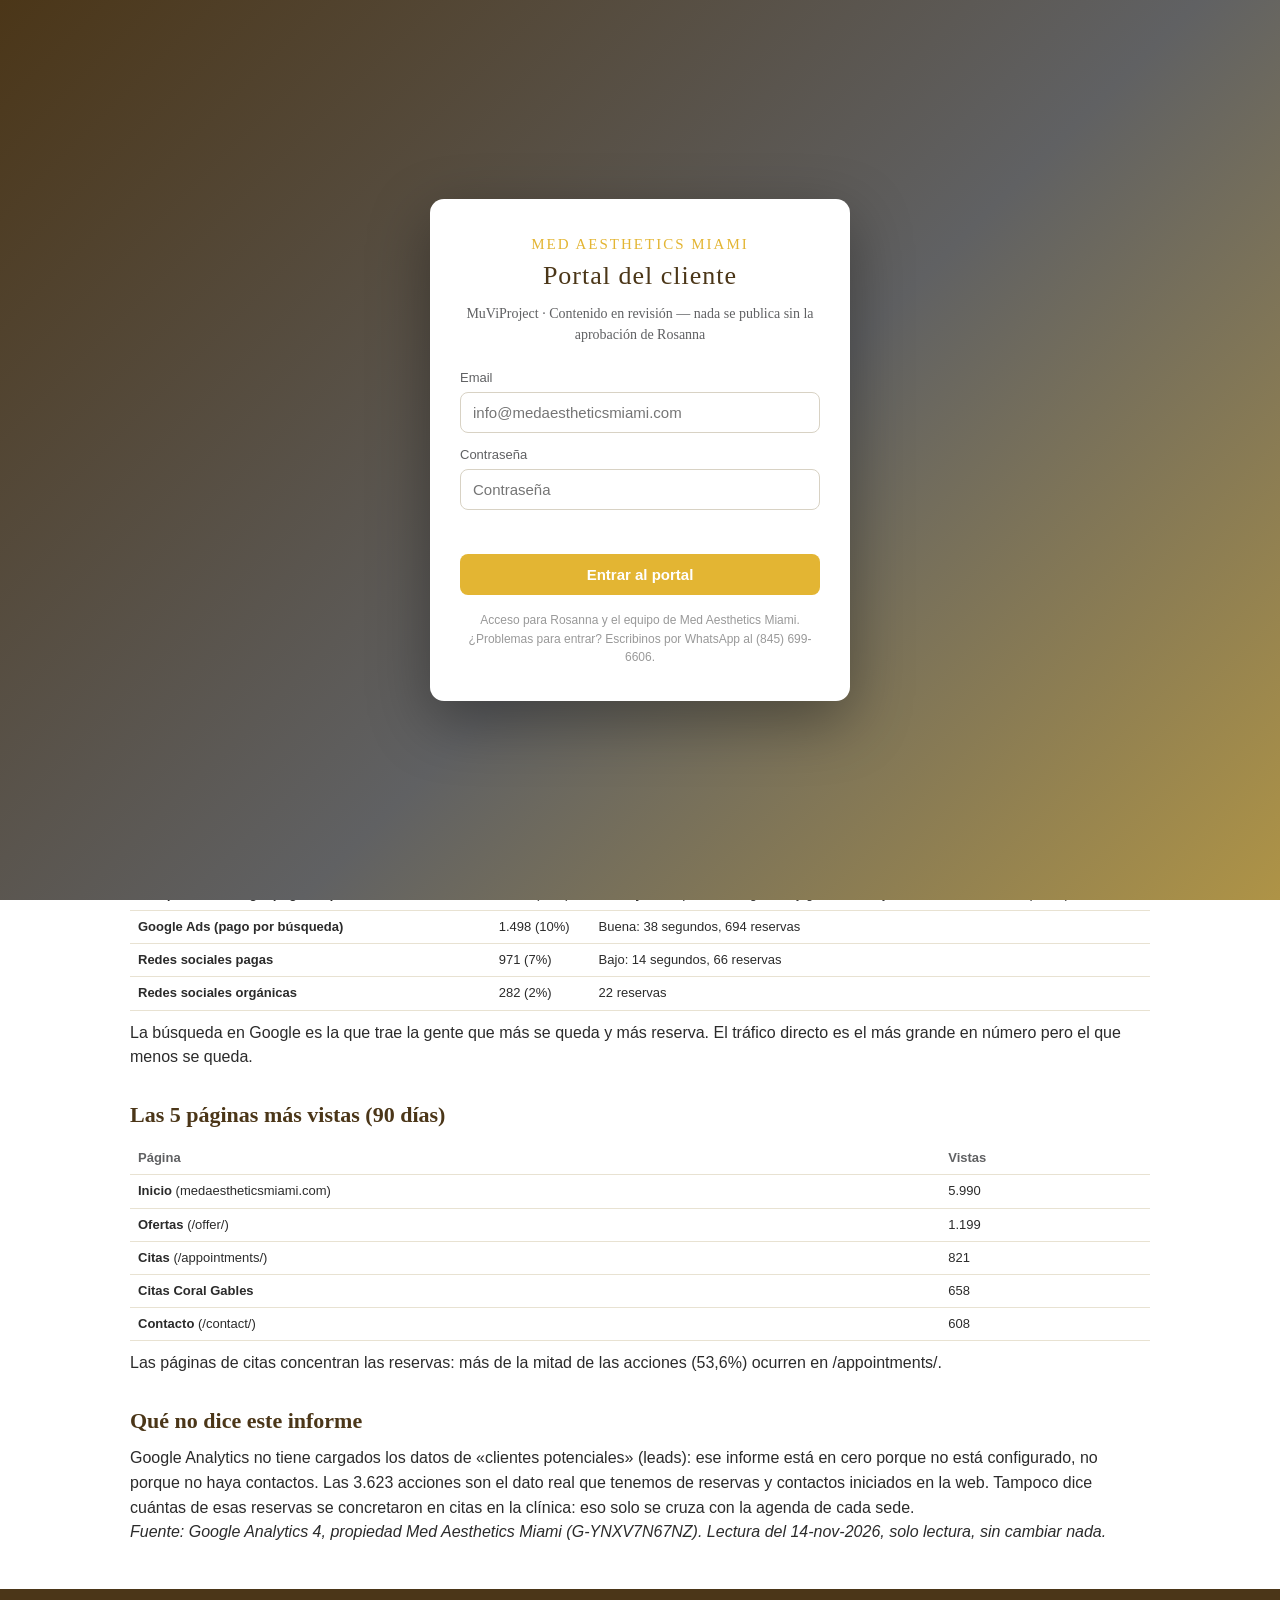
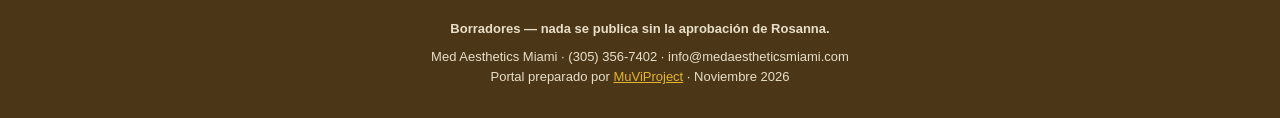
==== analitica.html @ 27c541fe "Analítica web: página nueva con lectura GA4 14-nov-2026 (90 y 30 días, fuentes, top páginas, reserva" ====
<!DOCTYPE html>
<html lang="es">
<head>
<meta charset="utf-8">
<meta name="viewport" content="width=device-width, initial-scale=1">
<title>Med Aesthetics Miami — Analítica web · Portal del cliente</title>
<style>
:root{--gold:#e3b533;--gray:#606163;--ink:#2b2b2b;--light:#f2f9ff;--cream:#ecf0e4;--brown:#4b3618;--white:#fff}
*{box-sizing:border-box;margin:0;padding:0}
body{font-family:-apple-system,'Segoe UI',Helvetica,Arial,sans-serif;color:var(--ink);background:#faf8f2;line-height:1.55;overflow-x:hidden}
.brand{font-family:Georgia,'Times New Roman',serif}
.wrap{max-width:1060px;margin:0 auto;padding:0 20px}
/* ---------- login ---------- */
#gate{position:fixed;inset:0;z-index:100;display:flex;align-items:center;justify-content:center;background:linear-gradient(135deg,#4b3618 0%,#606163 55%,#e3b533 130%);padding:20px}
#gate.hidden{display:none}
.gate-card{background:#fff;border-radius:14px;max-width:420px;width:100%;padding:34px 30px;box-shadow:0 20px 60px rgba(0,0,0,.35);text-align:center}
.gate-card h1{font-family:Georgia,serif;color:var(--brown);font-size:26px;font-weight:400;letter-spacing:1px}
.gate-card .sub{color:var(--gray);font-size:14px;margin:6px 0 22px}
.gate-card label{display:block;text-align:left;font-size:13px;color:var(--gray);margin:12px 0 4px}
.gate-card input{width:100%;padding:11px 12px;border:1px solid #d8d2c4;border-radius:8px;font-size:15px}
.gate-card input:focus{outline:2px solid var(--gold)}
.btn{display:inline-block;background:var(--gold);color:#fff;border:0;border-radius:8px;padding:12px 22px;font-size:15px;font-weight:700;cursor:pointer;text-decoration:none}
.btn:hover{background:#cfa12a}
.btn-ghost{background:#fff;color:var(--brown);border:1.5px solid var(--gold)}
#gate-err{color:#b3261e;font-size:13px;min-height:18px;margin-top:10px}
.gate-note{font-size:12px;color:#999;margin-top:16px}
/* ---------- hero ---------- */
.hero{position:relative;color:#fff;overflow:hidden;background:linear-gradient(120deg,#4b3618 0%,#606163 60%,#8a7a3a 100%)}
.hero-media{position:absolute;inset:0}
.hero-media img{width:100%;height:100%;object-fit:cover;display:block}
.hero-media::after{content:"";position:absolute;inset:0;background:linear-gradient(120deg,rgba(75,54,24,.88),rgba(96,97,99,.72) 60%,rgba(227,181,51,.45))}
.hero-inner{position:relative;padding:64px 0 54px}
.hero-eyebrow{letter-spacing:3px;font-size:12px;text-transform:uppercase;color:var(--gold)}
.hero h1{font-family:Georgia,serif;font-weight:400;font-size:44px;line-height:1.15;margin:12px 0 10px;max-width:640px}
.hero p.lede{font-size:18px;max-width:620px;color:#f4efe2}
.hero-cta{margin-top:22px;display:flex;gap:12px;flex-wrap:wrap}
.hero-cta .btn-ghost{color:#fff;border-color:#fff;background:transparent}
.seals{display:flex;gap:10px;flex-wrap:wrap;margin-top:28px}
.seal{background:rgba(255,255,255,.14);border:1px solid rgba(255,255,255,.35);border-radius:999px;padding:7px 14px;font-size:13px}
/* ---------- sections ---------- */
section{padding:44px 0}
section h2{font-family:Georgia,serif;font-weight:400;font-size:30px;color:var(--brown);margin-bottom:6px}
section .intro{color:var(--gray);margin-bottom:22px;max-width:760px}
.why{display:grid;grid-template-columns:repeat(auto-fit,minmax(220px,1fr));gap:14px;margin-top:26px}
.why div{background:#fff;border:1px solid #e8e2d2;border-radius:12px;padding:18px}
.why b{color:var(--gold);font-size:22px;font-family:Georgia,serif;display:block}
.why h3{font-size:16px;margin:4px 0}
.why p{font-size:14px;color:var(--gray)}
.badge{display:inline-block;font-size:11px;font-weight:700;letter-spacing:1px;text-transform:uppercase;border-radius:999px;padding:3px 10px;background:var(--cream);color:var(--brown)}
.badge.warn{background:#fdeecb;color:#8a6d00}
.badge.gold{background:var(--gold);color:#fff}
.badge.gray{background:#e9e9e9;color:var(--gray)}
/* ---------- Anuncios en simple ---------- */
.verdict{display:inline-block;font-size:15px;font-weight:800;letter-spacing:1px;border-radius:999px;padding:6px 14px;margin:8px 0}
.verdict.good{background:#e2f3e5;color:#1d6b2f}
.verdict.mid{background:#fdf6e0;color:#8a6d00}
.verdict.bad{background:#fde8e8;color:#a12020}
.verdict.none{background:#e9e9e9;color:#606163}
.paused{display:inline-block;font-size:13px;font-weight:700;background:#e9e9e9;color:#606163;border-radius:999px;padding:4px 12px;margin:4px 0}
.adnums{font-size:14px;line-height:1.7;margin:8px 0}
.adnums b{color:var(--brown)}
.adrec{font-size:14px;background:var(--light);border-left:3px solid var(--gold);border-radius:8px;padding:10px 12px;margin-top:10px}
.adrec b{color:var(--brown)}
.sumbox{background:#fdf6e0;border:1.5px solid var(--gold);border-radius:12px;padding:16px 20px;margin-bottom:20px;font-size:15px;line-height:1.7}
.sumbox .big{font-family:Georgia,serif;font-size:22px;color:var(--brown);line-height:1.3}
.sumbox b{color:var(--brown)}
.sub{font-family:Georgia,serif;font-size:22px;color:var(--brown);margin:28px 0 8px}
.minitable{width:100%;border-collapse:collapse;font-size:13px;margin:10px 0}
.minitable th,.minitable td{border-bottom:1px solid #e8e2d2;padding:6px 8px;text-align:left}
.minitable th{color:var(--gray)}
.glos{font-size:14px;line-height:1.8}
.glos b{color:var(--brown)}
/* calendar */
.cal{display:grid;grid-template-columns:repeat(auto-fill,minmax(300px,1fr));gap:14px}
.day{background:#fff;border:1px solid #e8e2d2;border-radius:12px;padding:18px}
.day .d{font-family:Georgia,serif;font-size:19px;color:var(--brown)}
.day .fmt{font-size:13px;color:var(--gray);margin:2px 0 8px}
.day p{font-size:14px}
.day .note{font-size:13px;color:#8a6d00;background:#fdf6e0;border-radius:8px;padding:8px 10px;margin-top:10px}
.day .adapt{font-size:13px;color:#2b2b2b;background:#f2f9ff;border-left:3px solid var(--gold);border-radius:8px;padding:8px 10px;margin-top:10px}
.thumbs{display:flex;gap:8px;margin:12px 0}.thumbs img{width:32%;height:auto;border-radius:10px;border:2px solid var(--gold);display:block}.thumbs.one img{width:100%}
.rule{background:#fdf6e0;border:1.5px solid var(--gold);border-radius:12px;padding:14px 18px;font-size:15px;margin-bottom:20px}
.day .nets{font-size:12px;color:var(--gray);margin-top:8px}
.day.empty{background:var(--cream);border-style:dashed}
/* scripts */
details{background:#fff;border:1px solid #e8e2d2;border-radius:12px;margin-bottom:12px;padding:16px 18px}
details summary{cursor:pointer;font-family:Georgia,serif;font-size:19px;color:var(--brown);list-style:none}
details summary::-webkit-details-marker{display:none}
details summary .n{color:var(--gold);font-weight:700;margin-right:8px}
details .meta{font-size:13px;color:var(--gray);margin:6px 0 10px}
details .lbl{font-size:11px;font-weight:700;letter-spacing:1px;text-transform:uppercase;color:var(--gray);margin-top:12px}
details .hook{font-family:Georgia,serif;font-size:18px;color:var(--brown)}
details ul{margin:6px 0 6px 20px;font-size:14px}
details .cap{font-size:13px;color:var(--gray);background:var(--light);border-radius:8px;padding:10px 12px;margin-top:8px}
.warnbox{font-size:13px;color:#8a6d00;background:#fdf6e0;border-radius:8px;padding:8px 10px;margin-top:10px}
/* graphics + offers */
.grid{display:grid;grid-template-columns:repeat(auto-fill,minmax(300px,1fr));gap:14px}
.card{background:#fff;border:1px solid #e8e2d2;border-radius:12px;padding:18px}
.card h3{font-family:Georgia,serif;font-weight:400;font-size:18px;color:var(--brown);margin:6px 0}
.card p{font-size:14px}
.card .price{font-family:Georgia,serif;font-size:22px;color:var(--brown);margin:6px 0}
.card .vig{font-size:12px;color:var(--gray)}
.card .need{font-size:13px;color:#8a6d00;background:#fdf6e0;border-radius:8px;padding:8px 10px;margin-top:10px}
.approve{margin-top:12px}
.approve a{display:inline-block;background:#25D366;color:#fff;font-weight:700;font-size:13px;border-radius:999px;padding:8px 16px;text-decoration:none}
.approve a:hover{background:#1da851}
/* feedback por WhatsApp */
.fb{margin-top:10px}
.fb textarea{width:100%;padding:10px 12px;border:1px solid #d8d2c4;border-radius:8px;font-size:14px;font-family:inherit;resize:vertical;min-height:56px}
.fb textarea:focus{outline:2px solid var(--gold)}
.fb-btn{display:inline-block;margin-top:8px;background:#fff;color:var(--brown);border:1.5px solid var(--gold);border-radius:999px;padding:8px 16px;font-size:13px;font-weight:700;cursor:pointer;font-family:inherit}
.fb-btn:hover{background:#fdf6e0}
.band{position:relative;overflow:hidden;border-radius:12px;min-height:120px;display:flex;align-items:center;justify-content:center;background:linear-gradient(120deg,#4b3618,#606163 60%,#e3b533);margin:8px 0 22px}
.band img{position:absolute;inset:0;width:100%;height:100%;object-fit:cover}
.band span{position:relative;color:#fff;font-family:Georgia,serif;font-size:22px;text-align:center;padding:20px}
/* pendientes */
.pend{background:#fff;border:1px solid #e8e2d2;border-radius:12px;padding:22px}
.pend li{margin:8px 0 8px 20px;font-size:14px}
footer{background:var(--brown);color:#e8dfc8;padding:30px 0;text-align:center;font-size:13px}
footer a{color:var(--gold)}
.topbar{background:var(--brown);color:#fff;font-size:13px;padding:10px 0}
.topbar .wrap{display:flex;justify-content:space-between;gap:12px;flex-wrap:wrap}
.topbar a{color:var(--gold);text-decoration:none}
/* redes: cápsulas con el color de cada marca (definido una vez acá) */
.nets{display:flex;flex-wrap:nowrap;gap:6px;margin-top:8px}
.net{display:inline-flex;align-items:center;border-radius:999px;padding:3px 11px;font-size:11px;font-weight:700;letter-spacing:.4px;color:#fff;white-space:nowrap}
.net-ig{background:linear-gradient(45deg,#f09433,#e6683c,#dc2743,#cc2366,#bc1888)}
.net-fb{background:#1877F2}
.net-tt{background:#010101;border:1.5px solid #25F4EE;box-shadow:inset 0 -2px 0 #FE2C55}
.net-yt{background:#FF0000}
/* botón vista previa */
.pv{margin-top:10px}
.pv-btn{display:inline-block;background:#fff;color:var(--brown);border:1.5px solid var(--gray);border-radius:999px;padding:8px 16px;font-size:13px;font-weight:700;cursor:pointer;font-family:inherit}
.pv-btn:hover{border-color:var(--gold);background:#fdf6e0}
/* modal de vista previa */
.modal-overlay{position:fixed;inset:0;z-index:200;display:none;align-items:center;justify-content:center;background:rgba(43,43,43,.65);padding:16px}
.modal-overlay.open{display:flex}
.modal{position:relative;background:#fff;border-radius:14px;max-width:640px;width:100%;max-height:88vh;overflow-y:auto;padding:26px 24px 22px;box-shadow:0 24px 70px rgba(0,0,0,.4)}
.modal-close{position:absolute;top:10px;right:12px;width:44px;height:44px;border:0;border-radius:50%;background:var(--cream);color:var(--brown);font-size:28px;line-height:1;cursor:pointer;z-index:1}
.modal-close:hover{background:var(--gold);color:#fff}
.modal .day,.modal .card{border:0;padding:0}
.modal details{border:0;padding:0;margin:0}
.modal .approve,.modal .fb{margin-top:14px}
@media(max-width:640px){
  .hero h1{font-size:32px}
  section h2{font-size:25px}
  .hero-inner{padding:44px 20px 38px}
  .modal-overlay{padding:8px}
  .modal{width:94vw;max-height:90vh;padding:22px 16px 18px;border-radius:16px}
  .modal-close{width:48px;height:48px;font-size:30px;top:8px;right:8px}
  .approve a,.fb-btn,.pv-btn{display:block;text-align:center;margin-top:8px}
  .fb textarea{font-size:16px}
}
/* ---------- menú superior (siempre visible) ---------- */
.nav{position:sticky;top:0;z-index:60;background:var(--brown);border-bottom:3px solid var(--gold)}
.nav .wrap{display:flex;gap:2px;overflow-x:auto;white-space:nowrap;padding-top:0;padding-bottom:0}
.nav a{color:#e8dfc8;text-decoration:none;font-size:14px;font-weight:600;padding:12px 13px;flex-shrink:0}
.nav a:hover{color:#fff}
.nav a.active{background:var(--gold);color:#fff}
</style>
</head>
<body>
<!-- ============================================================
     CONFIGURACIÓN DEL ACCESO (editar acá para cambiar la clave)
     La contraseña de este portal es una CORTINA VISUAL, no
     seguridad real: al ser un sitio estático (GitHub Pages),
     cualquiera que lea el código puede verla. Para acceso
     protegido de verdad, usar Cloudflare Access.
     ============================================================ -->
<script>
var PORTAL_PASSWORD = "MedAesthetics2026";
var PORTAL_EMAIL_DOMAIN = "@medaestheticsmiami.com";
</script>

<div id="gate">
  <div class="gate-card">
    <div class="brand" style="color:#e3b533;font-size:15px;letter-spacing:2px">MED AESTHETICS MIAMI</div>
    <h1>Portal del cliente</h1>
    <div class="sub">MuViProject · Contenido en revisión — nada se publica sin la aprobación de Rosanna</div>
    <form id="gate-form">
      <label for="gate-email">Email</label>
      <input id="gate-email" type="email" placeholder="info@medaestheticsmiami.com" autocomplete="username" required>
      <label for="gate-pass">Contraseña</label>
      <input id="gate-pass" type="password" placeholder="Contraseña" autocomplete="current-password" required>
      <div id="gate-err"></div>
      <div style="margin-top:16px"><button class="btn" type="submit" style="width:100%">Entrar al portal</button></div>
    </form>
    <div class="gate-note">Acceso para Rosanna y el equipo de Med Aesthetics Miami.<br>¿Problemas para entrar? Escribinos por WhatsApp al (845) 699-6606.</div>
  </div>
</div>
<script>
(function(){
  var gate = document.getElementById('gate');
  try { if (sessionStorage.getItem('mam_auth') === '1') { gate.classList.add('hidden'); } } catch(e){}
  document.getElementById('gate-form').addEventListener('submit', function(ev){
    ev.preventDefault();
    var email = document.getElementById('gate-email').value.trim().toLowerCase();
    var pass = document.getElementById('gate-pass').value;
    var err = document.getElementById('gate-err');
    if (email.slice(-PORTAL_EMAIL_DOMAIN.length) !== PORTAL_EMAIL_DOMAIN) {
      err.textContent = 'Usá tu email de Med Aesthetics Miami (@medaestheticsmiami.com).';
      return;
    }
    if (pass !== PORTAL_PASSWORD) {
      err.textContent = 'Contraseña incorrecta. Revisala e intentá de nuevo.';
      return;
    }
    try { sessionStorage.setItem('mam_auth', '1'); } catch(e){}
    gate.classList.add('hidden');
    window.scrollTo(0, 0);
  });
})();
</script>

<div class="topbar"><div class="wrap"><span>Med Aesthetics Miami · Portal del cliente — MuViProject</span><span><a href="#" onclick="try{sessionStorage.removeItem('mam_auth')}catch(e){};location.reload();return false;">Salir</a></span></div></div>
<nav class="nav"><div class="wrap"><a href="inicio.html">Inicio</a><a href="index.html">Calendario</a><a href="guiones.html">Guiones</a><a href="graficas.html">Gráficas</a><a href="ofertas.html">Ofertas</a><a href="vallure.html">Vallure</a><a href="anuncios.html">Anuncios</a><a href="analitica.html" class="active">Analítica</a><a href="competencia.html">Competencia</a><a href="encuestas.html">Encuestas</a><a href="pendientes.html">Pendientes</a></div></nav>


<section style="background:#fff"><div class="wrap">
  <h2>Analítica web: qué pasa en medaestheticsmiami.com</h2>
  <p class="intro">Los números reales de la web, leídos en Google Analytics el 14-nov-2026 (datos hasta el 13-nov). En palabras simples: cuánta gente entra, de dónde viene y qué hace. La web está recibiendo datos sin problema.</p>

  <div class="sumbox"><div class="big">En los últimos 90 días entraron 13.068 personas y se registraron 3.623 acciones de reserva o contacto en la web.</div>
  <p style="margin-top:10px">La mayoría de esas acciones son reservas iniciadas en las páginas de citas. Ojo: son acciones en la web, no citas confirmadas en la clínica. Y la última semana viene en baja: menos visitas y menos reservas que la semana anterior.</p></div>

  <h3 class="sub">Los números, en dos ventanas</h3>
  <table class="minitable"><tr><th></th><th>Últimos 90 días (16-ago al 13-nov)</th><th>Últimos 30 días (15-oct al 13-nov)</th></tr>
  <tr><td><b>Personas que entraron</b></td><td>13.068</td><td>4.841</td></tr>
  <tr><td><b>Visitas (sesiones)</b></td><td>14.831</td><td>5.414</td></tr>
  <tr><td><b>Páginas vistas</b></td><td>23.001</td><td>7.874</td></tr>
  <tr><td><b>Acciones de reserva o contacto</b></td><td>3.623</td><td>1.295</td></tr>
  <tr><td><b>Tiempo medio por visita</b></td><td>1 min 40 s</td><td>1 min 22 s</td></tr>
  </table>
  <p>Últimos 7 días (cifras redondeadas por Google): visitas en baja, −25% frente a la semana anterior, y acciones de reserva −41%.</p>

  <h3 class="sub">¿De dónde viene la gente? (90 días)</h3>
  <table class="minitable"><tr><th>Fuente</th><th>Visitas</th><th>Qué tan bien responde</th></tr>
  <tr><td><b>Directo</b> (escriben la dirección o la tienen guardada)</td><td>7.098 (48%)</td><td>Bajo: se queda 8 segundos en promedio</td></tr>
  <tr><td><b>Búsqueda en Google (orgánica)</b></td><td>4.305 (29%)</td><td><b>La mejor:</b> se queda 50 segundos y genera la mayor cantidad de reservas (1.348)</td></tr>
  <tr><td><b>Google Ads (pago por búsqueda)</b></td><td>1.498 (10%)</td><td>Buena: 38 segundos, 694 reservas</td></tr>
  <tr><td><b>Redes sociales pagas</b></td><td>971 (7%)</td><td>Bajo: 14 segundos, 66 reservas</td></tr>
  <tr><td><b>Redes sociales orgánicas</b></td><td>282 (2%)</td><td>22 reservas</td></tr>
  </table>
  <p>La búsqueda en Google es la que trae la gente que más se queda y más reserva. El tráfico directo es el más grande en número pero el que menos se queda.</p>

  <h3 class="sub">Las 5 páginas más vistas (90 días)</h3>
  <table class="minitable"><tr><th>Página</th><th>Vistas</th></tr>
  <tr><td><b>Inicio</b> (medaestheticsmiami.com)</td><td>5.990</td></tr>
  <tr><td><b>Ofertas</b> (/offer/)</td><td>1.199</td></tr>
  <tr><td><b>Citas</b> (/appointments/)</td><td>821</td></tr>
  <tr><td><b>Citas Coral Gables</b></td><td>658</td></tr>
  <tr><td><b>Contacto</b> (/contact/)</td><td>608</td></tr>
  </table>
  <p>Las páginas de citas concentran las reservas: más de la mitad de las acciones (53,6%) ocurren en /appointments/.</p>

  <h3 class="sub">Qué no dice este informe</h3>
  <p>Google Analytics no tiene cargados los datos de «clientes potenciales» (leads): ese informe está en cero porque no está configurado, no porque no haya contactos. Las 3.623 acciones son el dato real que tenemos de reservas y contactos iniciados en la web. Tampoco dice cuántas de esas reservas se concretaron en citas en la clínica: eso solo se cruza con la agenda de cada sede.</p>
  <p><i>Fuente: Google Analytics 4, propiedad Med Aesthetics Miami (G-YNXV7N67NZ). Lectura del 14-nov-2026, solo lectura, sin cambiar nada.</i></p>
</div></section>



<footer>
  <div class="wrap">
    <p><b>Borradores — nada se publica sin la aprobación de Rosanna.</b></p>
    <p style="margin-top:8px">Med Aesthetics Miami · (305) 356-7402 · info@medaestheticsmiami.com<br>Portal preparado por <a href="https://muviproject.com">MuViProject</a> · Noviembre 2026</p>
  </div>
</footer>
<div id="modal-overlay" class="modal-overlay" onclick="if(event.target===this)closePreview()">
  <div class="modal" role="dialog" aria-modal="true" aria-label="Vista previa">
    <button type="button" class="modal-close" onclick="closePreview()" aria-label="Cerrar">×</button>
    <div id="modal-body"></div>
  </div>
</div>
<script>
/* Vista previa: clona la pieza en el modal, con su botón de aprobar y su
   cajita de feedback. Cierra con la X, con clic fuera del popup, o con
   Escape. Mientras está abierto, el fondo no hace scroll. */
var _pvScroll = 0;
function openPreview(btn){
  var piece = btn.closest('article, details');
  if(!piece) return;
  var clone = piece.cloneNode(true);
  var pv = clone.querySelector('.pv');
  if(pv) pv.remove();
  if(clone.tagName === 'DETAILS') clone.setAttribute('open', '');
  var body = document.getElementById('modal-body');
  body.innerHTML = '';
  body.appendChild(clone);
  document.getElementById('modal-overlay').classList.add('open');
  _pvScroll = window.scrollY || 0;
  document.body.style.overflow = 'hidden';
  var c = document.querySelector('.modal-close');
  if(c) c.focus();
}
function closePreview(){
  document.getElementById('modal-overlay').classList.remove('open');
  document.getElementById('modal-body').innerHTML = '';
  document.body.style.overflow = '';
  window.scrollTo(0, _pvScroll);
}
document.addEventListener('keydown', function(ev){
  if(ev.key === 'Escape') closePreview();
});
</script>
<script>
/* Feedback por WhatsApp: abre WhatsApp con "Sobre [pieza]: [comentario]".
   No envía nada solo: el mensaje se manda solo si Rosanna pulsa Enviar
   en WhatsApp. Si la cajita está vacía, no abre nada. */
function mamFeedback(btn){
  var box = btn.parentElement;
  var ta = box ? box.querySelector('textarea') : null;
  var txt = ta ? ta.value.trim() : '';
  if (!txt) { alert('Escribí tu comentario sobre esta pieza antes de enviarlo.'); if (ta) ta.focus(); return; }
  var piece = btn.getAttribute('data-piece') || 'esta pieza';
  var url = 'https://wa.me/18456996606?text=' + encodeURIComponent('Sobre ' + piece + ': ' + txt);
  window.open(url, '_blank');
}
</script>
</body>
</html>
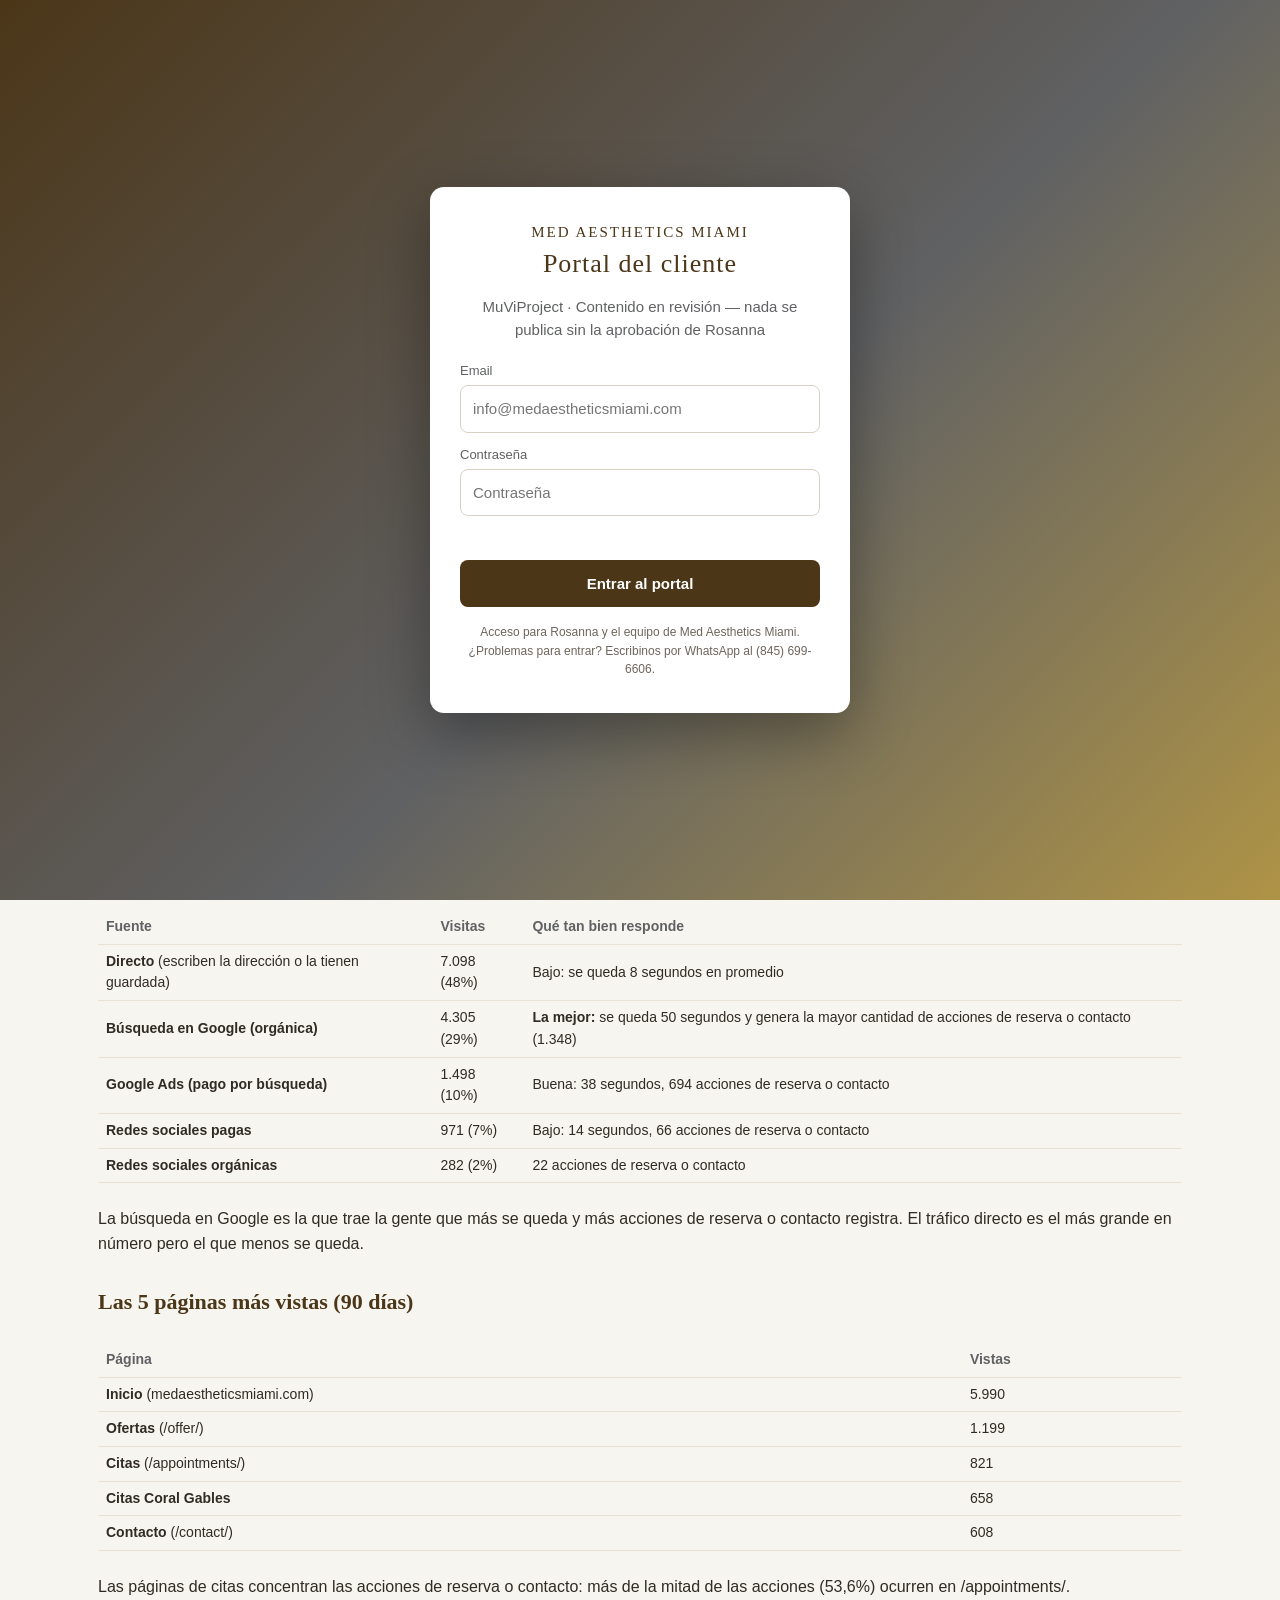
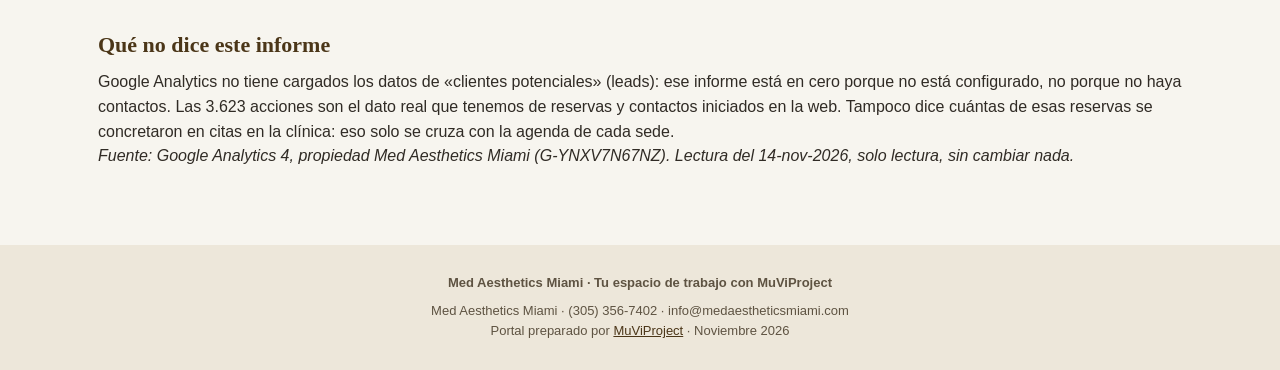
==== commit 67936859: "Redesign client portal UX" ====
--- a/analitica.html
+++ b/analitica.html
@@ -158,8 +158,9 @@
 .nav a:hover{color:#fff}
 .nav a.active{background:var(--gold);color:#fff}
 </style>
+<link rel="stylesheet" href="ux.css">
 </head>
-<body>
+<body><a class="skip-link" href="#contenido">Saltar al contenido</a>
 <!-- ============================================================
      CONFIGURACIÓN DEL ACCESO (editar acá para cambiar la clave)
      La contraseña de este portal es una CORTINA VISUAL, no
@@ -213,15 +214,15 @@
 </script>
 
 <div class="topbar"><div class="wrap"><span>Med Aesthetics Miami · Portal del cliente — MuViProject</span><span><a href="#" onclick="try{sessionStorage.removeItem('mam_auth')}catch(e){};location.reload();return false;">Salir</a></span></div></div>
-<nav class="nav"><div class="wrap"><a href="inicio.html">Inicio</a><a href="index.html">Calendario</a><a href="guiones.html">Guiones</a><a href="graficas.html">Gráficas</a><a href="ofertas.html">Ofertas</a><a href="vallure.html">Vallure</a><a href="anuncios.html">Anuncios</a><a href="analitica.html" class="active">Analítica</a><a href="competencia.html">Competencia</a><a href="encuestas.html">Encuestas</a><a href="pendientes.html">Pendientes</a></div></nav>
+<nav class="nav" aria-label="Navegación principal"><div class="wrap"><a href="index.html">Resumen</a><a href="calendario.html">Calendario</a><a href="revision.html">Para revisar</a><a href="resultados.html" class="active" aria-current="page">Resultados</a><a href="biblioteca.html">Biblioteca</a></div></nav><main id="contenido"><div class="wrap ux-breadcrumb"><a href="resultados.html">Resultados</a><span aria-hidden="true"> / </span><span>Analítica</span></div>
 
 
 <section style="background:#fff"><div class="wrap">
-  <h2>Analítica web: qué pasa en medaestheticsmiami.com</h2>
+  <h1>Analítica web: qué pasa en medaestheticsmiami.com</h1>
   <p class="intro">Los números reales de la web, leídos en Google Analytics el 14-nov-2026 (datos hasta el 13-nov). En palabras simples: cuánta gente entra, de dónde viene y qué hace. La web está recibiendo datos sin problema.</p>
 
   <div class="sumbox"><div class="big">En los últimos 90 días entraron 13.068 personas y se registraron 3.623 acciones de reserva o contacto en la web.</div>
-  <p style="margin-top:10px">La mayoría de esas acciones son reservas iniciadas en las páginas de citas. Ojo: son acciones en la web, no citas confirmadas en la clínica. Y la última semana viene en baja: menos visitas y menos reservas que la semana anterior.</p></div>
+  <p style="margin-top:10px">La mayoría de esas acciones son reservas iniciadas en las páginas de citas. Ojo: son acciones en la web, no citas confirmadas en la clínica. Y la última semana viene en baja: menos visitas y menos acciones de reserva o contacto que la semana anterior.</p></div>
 
   <h3 class="sub">Los números, en dos ventanas</h3>
   <table class="minitable"><tr><th></th><th>Últimos 90 días (16-ago al 13-nov)</th><th>Últimos 30 días (15-oct al 13-nov)</th></tr>
@@ -236,12 +237,12 @@
   <h3 class="sub">¿De dónde viene la gente? (90 días)</h3>
   <table class="minitable"><tr><th>Fuente</th><th>Visitas</th><th>Qué tan bien responde</th></tr>
   <tr><td><b>Directo</b> (escriben la dirección o la tienen guardada)</td><td>7.098 (48%)</td><td>Bajo: se queda 8 segundos en promedio</td></tr>
-  <tr><td><b>Búsqueda en Google (orgánica)</b></td><td>4.305 (29%)</td><td><b>La mejor:</b> se queda 50 segundos y genera la mayor cantidad de reservas (1.348)</td></tr>
-  <tr><td><b>Google Ads (pago por búsqueda)</b></td><td>1.498 (10%)</td><td>Buena: 38 segundos, 694 reservas</td></tr>
-  <tr><td><b>Redes sociales pagas</b></td><td>971 (7%)</td><td>Bajo: 14 segundos, 66 reservas</td></tr>
-  <tr><td><b>Redes sociales orgánicas</b></td><td>282 (2%)</td><td>22 reservas</td></tr>
+  <tr><td><b>Búsqueda en Google (orgánica)</b></td><td>4.305 (29%)</td><td><b>La mejor:</b> se queda 50 segundos y genera la mayor cantidad de acciones de reserva o contacto (1.348)</td></tr>
+  <tr><td><b>Google Ads (pago por búsqueda)</b></td><td>1.498 (10%)</td><td>Buena: 38 segundos, 694 acciones de reserva o contacto</td></tr>
+  <tr><td><b>Redes sociales pagas</b></td><td>971 (7%)</td><td>Bajo: 14 segundos, 66 acciones de reserva o contacto</td></tr>
+  <tr><td><b>Redes sociales orgánicas</b></td><td>282 (2%)</td><td>22 acciones de reserva o contacto</td></tr>
   </table>
-  <p>La búsqueda en Google es la que trae la gente que más se queda y más reserva. El tráfico directo es el más grande en número pero el que menos se queda.</p>
+  <p>La búsqueda en Google es la que trae la gente que más se queda y más acciones de reserva o contacto registra. El tráfico directo es el más grande en número pero el que menos se queda.</p>
 
   <h3 class="sub">Las 5 páginas más vistas (90 días)</h3>
   <table class="minitable"><tr><th>Página</th><th>Vistas</th></tr>
@@ -251,7 +252,7 @@
   <tr><td><b>Citas Coral Gables</b></td><td>658</td></tr>
   <tr><td><b>Contacto</b> (/contact/)</td><td>608</td></tr>
   </table>
-  <p>Las páginas de citas concentran las reservas: más de la mitad de las acciones (53,6%) ocurren en /appointments/.</p>
+  <p>Las páginas de citas concentran las acciones de reserva o contacto: más de la mitad de las acciones (53,6%) ocurren en /appointments/.</p>
 
   <h3 class="sub">Qué no dice este informe</h3>
   <p>Google Analytics no tiene cargados los datos de «clientes potenciales» (leads): ese informe está en cero porque no está configurado, no porque no haya contactos. Las 3.623 acciones son el dato real que tenemos de reservas y contactos iniciados en la web. Tampoco dice cuántas de esas reservas se concretaron en citas en la clínica: eso solo se cruza con la agenda de cada sede.</p>
@@ -260,20 +261,20 @@
 
 
 
-<footer>
+</main><footer>
   <div class="wrap">
-    <p><b>Borradores — nada se publica sin la aprobación de Rosanna.</b></p>
+    <p><b>Med Aesthetics Miami · Tu espacio de trabajo con MuViProject</b></p>
     <p style="margin-top:8px">Med Aesthetics Miami · (305) 356-7402 · info@medaestheticsmiami.com<br>Portal preparado por <a href="https://muviproject.com">MuViProject</a> · Noviembre 2026</p>
   </div>
 </footer>
 <div id="modal-overlay" class="modal-overlay" onclick="if(event.target===this)closePreview()">
-  <div class="modal" role="dialog" aria-modal="true" aria-label="Vista previa">
+  <div class="modal" role="dialog" aria-modal="true" aria-label="Ver detalle">
     <button type="button" class="modal-close" onclick="closePreview()" aria-label="Cerrar">×</button>
     <div id="modal-body"></div>
   </div>
 </div>
 <script>
-/* Vista previa: clona la pieza en el modal, con su botón de aprobar y su
+/* Ver detalle: clona la pieza en el modal, con su botón de aprobar y su
    cajita de feedback. Cierra con la X, con clic fuera del popup, o con
    Escape. Mientras está abierto, el fondo no hace scroll. */
 var _pvScroll = 0;
@@ -317,5 +318,6 @@
   window.open(url, '_blank');
 }
 </script>
+<script src="ux.js" defer></script>
 </body>
 </html>
--- a/ux.css
+++ b/ux.css
@@ -0,0 +1,114 @@
+/* Shared presentation; all content remains available without JavaScript. */
+:root{--gold:#e3b533;--brown:#4b3618;--ink:#302b25;--muted:#686158;--surface:#fffdf9;--line:#e6dfd2}
+html{scroll-behavior:smooth;scroll-padding-top:96px}
+body{background:#f7f5ef;color:var(--ink);font-size:16px;overflow-x:visible}
+[hidden]{display:none!important}
+a{color:var(--brown)}
+button,input,select,textarea{font:inherit}
+:focus-visible{outline:3px solid #876617;outline-offset:4px}
+.wrap{max-width:1140px;padding-inline:28px}
+.skip-link{position:absolute;left:16px;top:-100px;z-index:300;background:#fff;padding:12px 18px}
+.skip-link:focus{top:12px}
+.topbar{background:var(--brown);padding:15px 0;font-size:14px}
+.topbar .wrap>span:first-child{font-weight:600;letter-spacing:.2px}
+.topbar a{color:#f5dd91}
+.nav{background:var(--surface);border-bottom:1px solid var(--line)}
+.nav .wrap{gap:8px;white-space:normal;overflow:visible;flex-wrap:wrap;padding-block:8px}
+.nav a{color:#625844;font-size:15px;padding:11px 16px;border-radius:6px;min-height:44px;display:flex;align-items:center}
+.nav a:hover{color:var(--brown);background:#f3eee3}
+.nav a.active{background:var(--brown);color:white}
+main{min-height:60vh}
+main>section{background:transparent!important;padding:30px 0 52px}
+main h1,.ux-heading h1{font-family:Georgia,'Times New Roman',serif;font-size:clamp(30px,4vw,46px);font-weight:400;line-height:1.15;color:var(--brown);margin:8px 0 14px}
+main h2{font-family:Georgia,serif;font-size:26px;font-weight:400;line-height:1.25;color:var(--brown)}
+.ux-heading{margin:6px 0 30px;max-width:800px}
+.ux-heading>p:last-child{font-size:17px;color:var(--muted);max-width:680px}
+.ux-eyebrow{font-size:12px;font-weight:700;letter-spacing:1.5px;text-transform:uppercase;color:#796534}
+.ux-welcome{background:var(--brown);color:#fff8eb;padding:32px;border-radius:16px;display:grid;grid-template-columns:2fr 1fr;gap:36px;margin-bottom:36px}
+.ux-welcome h2{color:#fff8eb;font-size:30px;margin:10px 0 12px;max-width:570px}
+.ux-welcome p{max-width:580px;margin-bottom:20px}
+.ux-welcome .ux-eyebrow,.ux-welcome .ux-meta{color:#e9d9b6}
+.ux-welcome aside{border-left:1px solid #8a7350;padding-left:28px;align-self:center}
+.ux-welcome aside p{margin-top:14px;font-size:15px}
+.ux-welcome .ux-button.primary{background:var(--gold);color:#37290f;border-color:var(--gold)}
+.ux-section-title{display:flex;justify-content:space-between;align-items:center;gap:16px;margin:30px 0 16px;flex-wrap:wrap}
+.ux-section-title h2{margin:0}
+.ux-button{display:inline-flex;justify-content:center;align-items:center;min-height:44px;padding:10px 16px;border:1px solid #d8cdb9;border-radius:7px;background:transparent;text-decoration:none;font-size:14px;font-weight:600;line-height:1.4;color:var(--brown);text-align:center;cursor:pointer}
+.ux-button:hover{background:#efe8d9}
+.ux-button.primary{background:var(--brown);color:#fff;border-color:var(--brown)}
+.ux-button.primary:hover{background:#654c2a}
+.ux-actions{display:flex;gap:10px;flex-wrap:wrap;align-items:center}
+.ux-meta{font-size:13px!important;color:var(--muted);line-height:1.6;margin-top:8px}
+.ux-status{display:inline-block;border-radius:4px;background:#f6ebce;color:#6a5118;font-size:12px;font-weight:600;padding:4px 9px;margin-top:10px}
+.ux-decision{border-top:1px solid var(--line);padding:22px 0;display:grid;grid-template-columns:minmax(0,1fr) auto;gap:26px;align-items:center}
+.ux-decision h3{font-size:18px;font-weight:600;margin:8px 0}
+.ux-decision p{max-width:680px;font-size:15px}
+.ux-decision .ux-status{margin:0}
+.ux-decision .ux-actions{justify-content:flex-end;max-width:230px}
+.ux-links{display:grid;grid-template-columns:repeat(auto-fit,minmax(min(100%,250px),1fr));gap:16px;margin:18px 0 30px}
+.ux-links>a{padding:24px;border:1px solid var(--line);border-radius:12px;background:var(--surface);text-decoration:none;display:block;transition:background .15s}
+.ux-links>a:hover{background:#f0ebdf;border-color:#bda36d}
+.ux-links span{font-size:12px;color:#75664d}
+.ux-links h3{font-family:Georgia,serif;font-size:23px;font-weight:400;margin:10px 0}
+.ux-links p{color:var(--muted);font-size:15px}
+.ux-stats{display:grid;grid-template-columns:repeat(3,minmax(0,1fr));gap:22px;padding:22px 0}
+.ux-stats>div{border-left:2px solid #c6ac65;padding-left:18px}
+.ux-stats span{display:block;font-size:14px;color:var(--muted)}
+.ux-stats strong{display:block;font-family:Georgia,serif;font-weight:400;font-size:30px;margin-top:7px;font-variant-numeric:tabular-nums;overflow-wrap:anywhere}
+.ux-result{padding:8px 0 28px;border-bottom:1px solid var(--line)}
+.ux-result p{max-width:820px}
+.ux-next{padding-left:24px;margin:16px 0 28px;line-height:1.9}
+.ux-campaign{padding:22px;margin:22px 0;background:var(--surface);border-color:var(--line)}
+.ux-campaign>summary .ux-meta{display:block;margin:10px 0}
+.ux-campaign>.grid{margin-top:20px}
+.ux-callout{background:#f1ecdf;border-left:3px solid #b39440;padding:16px 20px;margin-bottom:26px;font-size:15px}
+.ux-breadcrumb{font-size:13px;padding-top:22px;color:var(--muted)}
+.ux-breadcrumb a{font-weight:600}
+.cal,.grid{grid-template-columns:repeat(auto-fill,minmax(min(100%,300px),1fr));align-items:start;gap:18px}
+.day,.card{border-color:var(--line);padding:22px;border-radius:12px;background:var(--surface);min-width:0}
+.day .d{margin:8px 0;font-size:22px}
+.day>p,.card>p{font-size:16px}
+.day .fmt,.card .vig{font-size:13px}
+.card h3{font-size:22px;line-height:1.3;margin:10px 0}
+.badge.gold,.nav a.active .badge{color:#392c13}
+.btn{background:var(--brown);color:#fff}
+.btn:hover{background:#654c2a}
+.btn-ghost{background:#fff;color:var(--brown)}
+.approve a{background:#17673a;color:#fff;border-radius:7px;min-height:44px;padding:12px 16px;font-size:14px}
+.approve a:hover{background:#11512c}
+.fb-btn,.pv-btn{min-height:44px;border-radius:7px;font-size:14px}
+.fb textarea{min-height:92px;font-size:16px}
+.ux-disclosure{border:0;border-top:1px solid var(--line);border-radius:0;padding:16px 0 0;margin:18px 0 0;background:transparent}
+.ux-disclosure summary{font-family:inherit;font-size:15px;min-height:44px;display:list-item;list-style:disclosure-closed inside;font-weight:600}
+.ux-disclosure[open]>summary{list-style:disclosure-open inside;margin-bottom:12px}
+details:not(.ux-disclosure)>summary{display:list-item;list-style:disclosure-closed inside;min-height:44px;font-size:20px}
+details[open]:not(.ux-disclosure)>summary{list-style:disclosure-open inside}
+details summary::-webkit-details-marker{display:revert}
+.thumbs{flex-wrap:wrap}
+.thumbs img{width:100%;max-height:420px;object-fit:contain;background:#f1eee6;border:1px solid var(--line)}
+.thumbs img+img{width:calc(50% - 4px);max-height:220px}
+.nets{flex-wrap:wrap}
+.net{font-size:12px;letter-spacing:0}
+.rule{background:#f3eedf;border:1px solid var(--line);font-size:14px}
+.sumbox{background:#f3eedf;border-color:var(--line)}
+.verdict{font-size:12px;letter-spacing:0;text-transform:none}
+.minitable{font-size:14px;min-width:480px}
+.ux-table-scroll{overflow:auto;max-width:100%;margin:14px 0}
+.modal{max-width:780px;padding:64px 28px 28px}
+.modal .ux-disclosure{border:0;margin-top:0}
+.modal .ux-disclosure>summary{display:none}
+.modal .ux-disclosure[open]{padding-top:0}
+.modal-close{background:#eee8da;color:var(--brown)}
+.modal-close:hover{background:var(--brown);color:white}
+.modal .pv{display:none}
+.gate-note{color:#6e665c}
+.gate-card .brand{color:var(--brown)!important}
+.gate-card .sub{font-family:inherit;font-size:15px;margin:10px 0 20px}
+.ux-filters{display:flex;flex-wrap:wrap;gap:12px;margin:20px 0;align-items:end}
+.ux-filters label{font-size:13px;color:var(--muted);display:flex;flex:1 1 180px;flex-direction:column;gap:6px}
+.ux-filters input,.ux-filters select{padding:11px 12px;border:1px solid #c8bca6;border-radius:7px;background:white;color:var(--ink);width:100%;min-height:44px;font-size:16px}
+.ux-empty{padding:24px 0;color:var(--muted)}
+footer{margin-top:24px;background:#ede7da;color:#5e5342;padding:28px 0}
+footer a{color:var(--brown)}
+@media(max-width:700px){.wrap{padding-inline:18px}.nav .wrap{gap:4px}.nav a{font-size:13px;padding:10px 12px}.ux-welcome{padding:24px;grid-template-columns:1fr;gap:24px}.ux-welcome aside{border-left:0;border-top:1px solid #8a7350;padding:20px 0 0}.ux-decision{grid-template-columns:1fr;gap:12px}.ux-decision .ux-actions{justify-content:flex-start;max-width:none}.ux-stats{grid-template-columns:1fr;gap:20px}.ux-stats strong{font-size:28px}.ux-section-title{gap:10px}.ux-section-title h2{font-size:24px}.modal{padding:64px 18px 24px}.topbar{font-size:12px}.ux-links>a{padding:22px}main>section{padding-top:22px}}
+@media(prefers-reduced-motion:reduce){html{scroll-behavior:auto}*{transition:none!important}}
